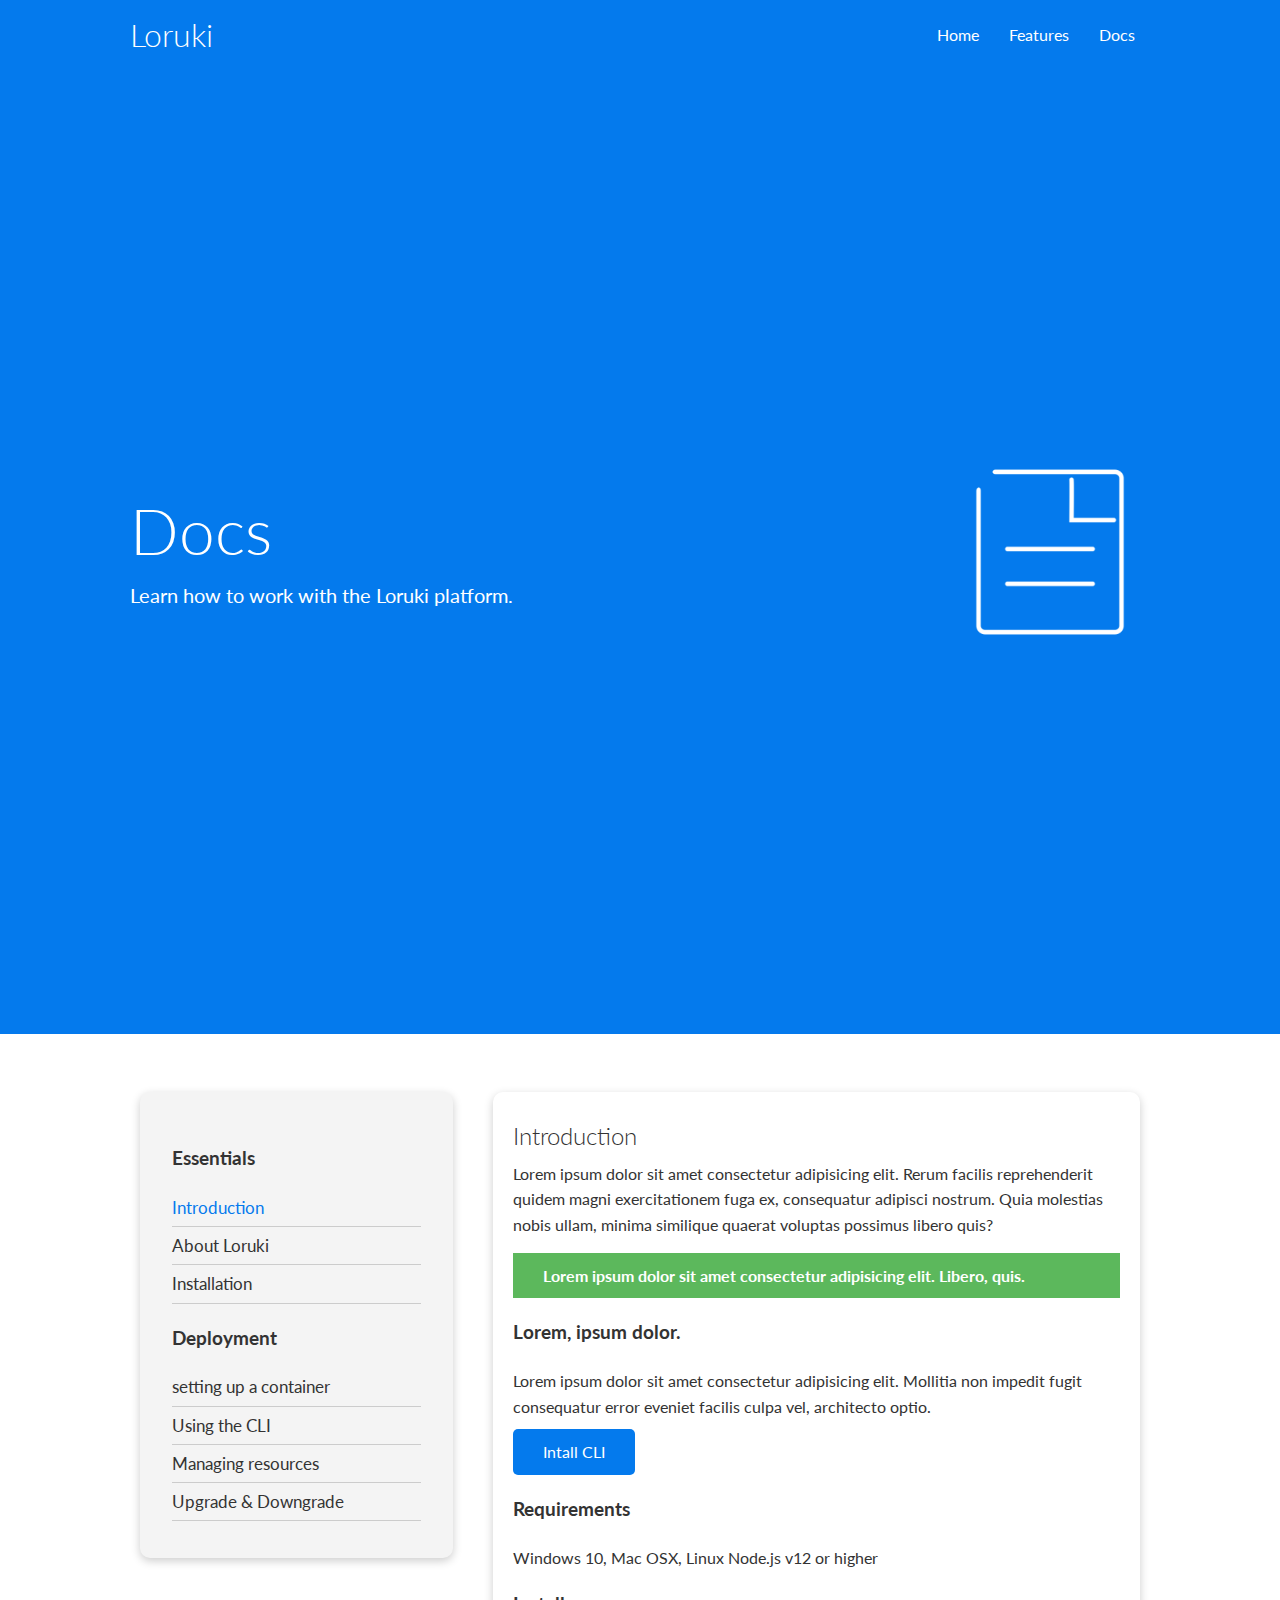
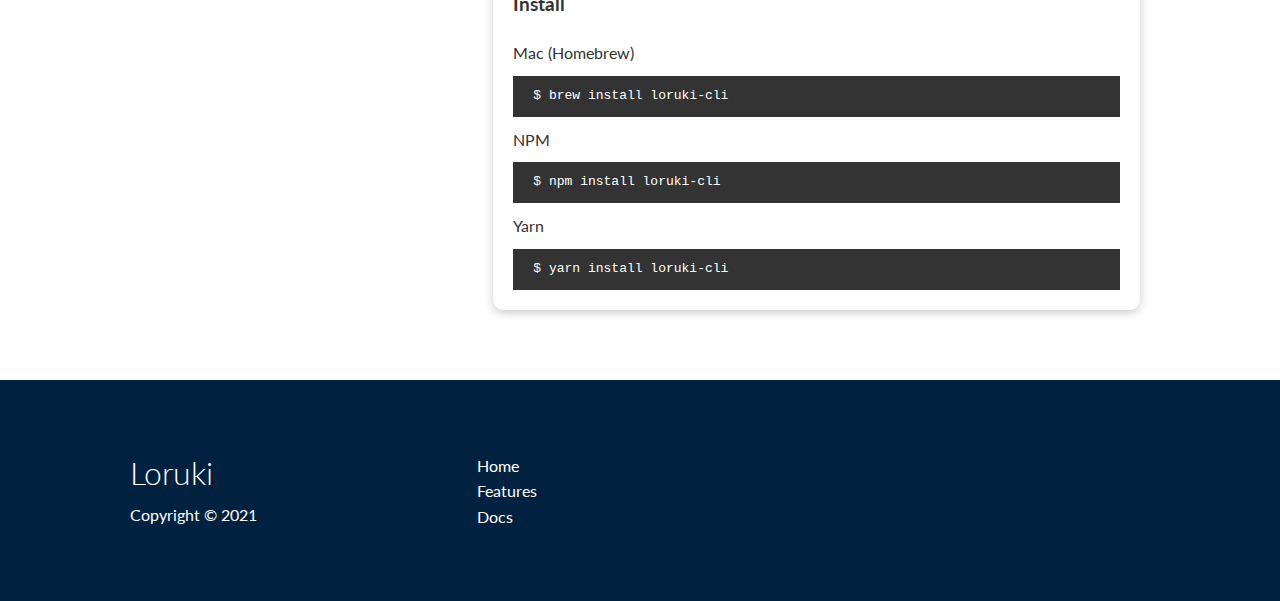
==== docs.html @ 9ceb4efd "initial commit" ====
<html lang="en">
  <head>
    <meta charset="UTF-8" />
    <meta http-equiv="X-UA-Compatible" content="IE=edge" />
    <meta name="viewport" content="width=device-width, initial-scale=1.0" />
    <link
      rel="stylesheet"
      href="https://cdnjs.cloudflare.com/ajax/libs/font-awesome/5.15.2/css/all.min.css"
      integrity="sha512-HK5fgLBL+xu6dm/Ii3z4xhlSUyZgTT9tuc/hSrtw6uzJOvgRr2a9jyxxT1ely+B+xFAmJKVSTbpM/CuL7qxO8w=="
      crossorigin="anonymous"
    />
    <link rel="stylesheet" href="./css/utilities.css" />
    <link rel="stylesheet" href="./css/style.css" />
    <title>Loruki | Cloud Hosting For Everyone</title>
  </head>
  <body>
    <!--======NAVIGATION BAR=======-->
    <div class="navbar">
      <div class="container flex">
        <h1 class="logo">Loruki</h1>
        <nav>
          <ul>
            <li><a href="index.html">Home</a></li>
            <li><a href="features.html">Features</a></li>
            <li><a href="docs.html">Docs</a></li>
          </ul>
        </nav>
      </div>
    </div>

    <!--=======DOCS HEAD=======-->
    <section class="docs-head bg-primary py-3">
      <div class="container grid">
        <div>
          <h1 class="xl">Docs</h1>
          <p class="lead">Learn how to work with the Loruki platform.</p>
        </div>
        <img src="./images/docs.png" alt="" />
      </div>
    </section>

    <!--=======DOCS MAIN=======-->
    <section class="docs-main my-4 my-docs">
      <div class="container grid">
        <div class="card bg-light p-3">
          <h3 class="my-2">Essentials</h3>
          <nav>
            <ul>
              <li><a style="color: #047aed" href="#">Introduction</a></li>
              <li><a href="">About Loruki</a></li>
              <li><a href="">Installation</a></li>
            </ul>
          </nav>
          <h3 class="my-2">Deployment</h3>
          <nav>
            <ul>
              <li><a href="">setting up a container</a></li>
              <li><a href="">Using the CLI</a></li>
              <li><a href="">Managing resources</a></li>
              <li><a href="">Upgrade & Downgrade</a></li>
            </ul>
          </nav>
        </div>

        <div class="card">
          <h2>Introduction</h2>
          <p>
            Lorem ipsum dolor sit amet consectetur adipisicing elit. Rerum
            facilis reprehenderit quidem magni exercitationem fuga ex,
            consequatur adipisci nostrum. Quia molestias nobis ullam, minima
            similique quaerat voluptas possimus libero quis?
          </p>

          <div class="alert alert-success">
            <i class="fas fa-info"></i>Lorem ipsum dolor sit amet consectetur
            adipisicing elit. Libero, quis.
          </div>

          <h3>Lorem, ipsum dolor.</h3>
          <p>
            Lorem ipsum dolor sit amet consectetur adipisicing elit. Mollitia
            non impedit fugit consequatur error eveniet facilis culpa vel,
            architecto optio.
          </p>
          <a href="#" class="btn btn-primary" style="color: #fff">Intall CLI</a>

          <h3>Requirements</h3>
          <ul>
            <l1>Windows 10, Mac OSX, Linux</l1>
            <l1>Node.js v12 or higher</l1>
          </ul>

          <h3>Install</h3>
          <p>Mac (Homebrew)</p>
          <pre><code>$ brew install loruki-cli</code></pre>
          <p>NPM</p>
          <pre><code>$ npm install loruki-cli</code></pre>
          <p>Yarn</p>
          <pre><code>$ yarn install loruki-cli</code></pre>
        </div>
      </div>
    </section>

    <!--====== FOOTER ========-->
    <footer class="footer bg-dark py-5">
      <div class="container grid grid-3">
        <div>
          <h1>Loruki</h1>
          <p>Copyright &copy; 2021</p>
        </div>
        <ul>
          <li><a href="index.html">Home</a></li>
          <li><a href="features.html">Features</a></li>
          <li><a href="docs.html">Docs</a></li>
        </ul>
        <div class="social">
          <a href="#"><i class="fab fa-github fa-2x"></i></a>
          <a href="#"><i class="fab fa-facebook fa-2x"></i></a>
          <a href="#"><i class="fab fa-instagram fa-2x"></i></a>
          <a href="#"><i class="fab fa-twitter fa-2x"></i></a>
        </div>
      </div>
    </footer>
  </body>
</html>
---- css/utilities.css ----
/* UTILITIES */
.container {
  max-width: 1100px;
  margin: 0 auto;
  overflow: auto;
  padding: 0 40px;
}

.card {
  background-color: #fff;
  color: #333;
  border-radius: 10px;
  box-shadow: 0px 3px 10px rgba(0, 0, 0, 0.2);
  padding: 20px;
  margin: 10px;
}

.btn {
  display: inline-block;
  padding: 10px 30px;
  cursor: pointer;
  background: var(--primary-color);
  color: #fff;
  border: none;
  border-radius: 5px;
}

.btn-outline {
  background-color: transparent;
  border: 1px solid #fff;
}

.btn:hover {
  transform: scale(0.98);
}

/* BACKGROUNDS AND COLORED BUTTONS */
.bg-primary,
.btn-primary {
  background-color: var(--primary-color);
  color: #fff;
}
.bg-secondary,
.btn-secondary {
  background-color: var(--secondary-color);
  color: #fff;
}
.bg-dark,
.btn-dark {
  background-color: var(--dark-color);
  color: #fff;
}

.bg-light,
.btn-light {
  background-color: var(--light-color);
  color: #333;
}

.bg-primary a,
.btn-primary a,
.bg-secondary a,
.btn-secondary a,
.bg-dark a,
.btn-dark a {
  color: #fff;
}

/* TEXT COLORS */
.text-primary {
  color: var(--primary-color);
}
.text-secondary {
  color: var(--secondary-color);
}
.tex-dark {
  color: var(--dark-color);
}

.text-light {
  color: var(--light-color);
}

/* TEXT SIZES */
.lead {
  font-size: 20px;
}

.sm {
  font-size: 1rem;
}

.md {
  font-size: 2rem;
}

.lg {
  font-size: 3rem;
}

.xl {
  font-size: 4rem;
}

.text-center {
  text-align: center;
}

/* ALERT */
.alert {
  background-color: var(--light-color);
  padding: 10px 20px;
  font-weight: bold;
  margin: 15px 0;
}

.alert i {
  margin-right: 10px;
}

.alert-success {
  background-color: var(--success-color);
  color: #fff;
}
.alert-error {
  background-color: var(--error-color);
  color: #fff;
}

.flex {
  display: flex;
  justify-content: center;
  align-items: center;
  height: 100%;
}
/*
.flex-1 {
  height: 226px; 
} */

.grid {
  display: grid;
  grid-template-columns: repeat(2, 1fr);
  gap: 20px;
  justify-content: center;
  align-items: center;
  height: 100%;
}

.grid-3 {
  grid-template-columns: repeat(3, 1fr);
}
/*
.grid-1 {
  height: 156px;
}

.grid-4 {
  height: 256px;
}
.grid-5 {
  height: 272.25px;
  overflow: hidden;
}
*/
/* MARGINS */
.my-1 {
  margin: 1rem 0;
}
.my-2 {
  margin: 1.5rem 0;
}
.my-3 {
  margin: 2rem 0;
}
.my-4 {
  margin: 3rem 0;
}
.my-5 {
  margin: 4rem 0;
}

.m-1 {
  margin: 1rem;
}
.m-2 {
  margin: 1.5rem;
}
.m-3 {
  margin: 2rem;
}
.m-4 {
  margin: 3rem;
}
.m-5 {
  margin: 4rem;
}

/* PADDING */

.py-1 {
  padding: 1rem 0;
}
.py-2 {
  padding: 1.5rem 0;
}
.py-3 {
  padding: 2rem 0;
}
.py-4 {
  padding: 3rem 0;
}
.py-5 {
  padding: 4rem 0;
}

.p-1 {
  padding: 1rem;
}
.p-2 {
  padding: 1.5rem;
}
.p-3 {
  padding: 2rem;
}
.p-4 {
  padding: 3rem;
}
.p-5 {
  padding: 4rem;
}
---- css/style.css ----
@import url("https://fonts.googleapis.com/css2?family=Lato:wght@300&display=swap");

:root {
  --primary-color: #047aed;
  --secondary-color: #1c3fa8;
  --dark-color: #002240;
  --light-color: #f4f4f4;
  --success-color: #5cb85c;
  --error-color: #d9534f;
}

* {
  box-sizing: border-box;
  padding: 0;
  margin: 0;
}

body {
  font-family: "Lato", sans-serif;
  color: #333;
  line-height: 1.6;
}

ul {
  list-style-type: none;
}
a {
  text-decoration: none;
  color: #333;
}

h1,
h2 {
  font-weight: 300;
  line-height: 1.2;
  margin: 10px 0;
}

p {
  margin: 10px 0;
}

img {
  width: 100%;
}

code,
pre {
  background: #333;
  color: #fff;
  padding: 10px;
}

.hidden {
  visibility: hidden;
  height: 0;
}
/* NAV BAR STYLING */
.navbar {
  background-color: var(--primary-color);
  color: #fff;
  height: 70px;
}

.navbar ul {
  display: flex;
}

.navbar a {
  color: #fff;
  padding: 10px;
  margin: 0 5px;
}

.navbar a:hover {
  border-bottom: 2px solid #fff;
}
.navbar .flex {
  justify-content: space-between;
}

/* SHOWCASE */
.showcase {
  height: 400px;
  background-color: var(--primary-color);
  color: #fff;
  position: relative;
}

.showcase h1 {
  font-size: 40px;
}

.showcase p {
  margin: 20px 0;
}

.showcase .grid {
  overflow: visible;
  grid-template-columns: 55% 45%;
  gap: 30px;
}

.showcase-text {
  animation: slideInFromLeft 1s ease-in;
}

.showcase-form {
  position: relative;
  top: 60px;
  height: 350px;
  width: 400px;
  padding: 40px;
  z-index: 100;
  justify-self: flex-end;
  animation: slideInFromRight 1s ease-in;
}

.showcase-form .form-control {
  margin: 30px 0;
}

.showcase-form input[type="text"],
.showcase-form input[type="email"] {
  border: 0;
  border-bottom: 1px solid #b4becb;
  width: 100%;
  padding: 3px;
  font-size: 16px;
}

.showcase-form input:focus {
  outline: none;
}

.showcase::before,
.showcase::after {
  content: "";
  position: absolute;
  height: 100px;
  bottom: -70px;
  right: 0;
  left: 0;
  background: #fff;
  transform: skewY(-3deg);
}

/* STATS */
.stats {
  padding-top: 100px;
  animation: slideInFromBottom 1s ease-in;
}

.stats-heading {
  max-width: 500px;
  margin: auto;
}

.stats .grid h3 {
  font-size: 35px;
}

.stats .grid p {
  font-size: 20px;
  font-weight: bold;
}

/* CLI */
.cli .grid {
  grid-template-columns: repeat(3, 1fr);
  grid-template-rows: repeat(2, 1fr);
}

.cli .grid > *:first-child {
  grid-column: 1 / span 2;
  grid-row: 1 / span 2;
}

/* CLOUD */
.cloud .grid {
  grid-template-columns: 4fr 3fr;
}

/* LANGUAGES */
.languages .flex {
  flex-wrap: wrap;
  overflow: visible;
}

.languages .card {
  text-align: center;
  margin: 18px 10px 40px;
  transition: transform 0.2s ease-in;
}

.languages .card h4 {
  font-size: 20px;
  margin-bottom: 10px;
}

.languages .card:hover {
  transform: translateY(-15px);
}

/* FEATURES */
.features-head img,
.docs-head img {
  width: 200px;
  justify-self: flex-end;
}

.features-sub-head img {
  width: 300px;
  justify-self: flex-end;
}

.features-main .card > i {
  margin-right: 20px;
}

.features-main .grid {
  padding: 30px;
}

.features-main .grid > *:first-child {
  grid-column: 1 / span 3;
}

.features-main .grid > *:nth-child(2) {
  grid-column: 1 / span 2;
}

/* DOCS MAIN */

.docs-main a {
  color: #333;
}

.my-docs {
  height: 850px;
}

.docs-main h3 {
  margin: 20px 0;
}

.docs-main .grid {
  grid-template-columns: 1fr 2fr;
  align-items: flex-start;
}

.docs-main nav li {
  font-size: 17px;
  padding-bottom: 5px;
  margin-bottom: 5px;
  border-bottom: 1px #ccc solid;
}

.docs-main a:hover {
  font-weight: bold;
}

/* FOOTER */
.footer {
  height: 221px;
}
.footer .social a {
  margin: 0 10px;
}

/* ANIMATIONS */
@keyframes slideInFromLeft {
  0% {
    transform: translateX(-100%);
  }
  100% {
    transform: translateX(0);
  }
}
@keyframes slideInFromRight {
  0% {
    transform: translateX(100%);
  }
  100% {
    transform: translateX(0);
  }
}
@keyframes slideInFromTop {
  0% {
    transform: translateY(-100%);
  }
  100% {
    transform: translateX(0);
  }
}
@keyframes slideInFromBottom {
  0% {
    transform: translateY(100%);
  }
  100% {
    transform: translateX(0);
  }
}

/* MEDIA QUERIES */
@media screen and (max-width: 768px) {
  .grid,
  .showcase .grid,
  .stats .grid,
  .cli .grid,
  .cloud .grid,
  .features-main .grid,
  .docs-main .grid {
    grid-template-columns: 1fr;
    grid-template-rows: 1fr;
  }

  .showcase {
    height: auto;
  }

  .showcase-text {
    text-align: center;
    margin-top: 40px;
    animation: slideInFromTop 1s ease-in;
  }

  .showcase-form {
    justify-self: center;
    margin: auto;
    animation: slideInFromBottom 1s ease-in;
  }

  .cli .grid > *:first-child {
    grid-column: 1;
    grid-row: 1;
  }

  .features-head,
  .features-sub-head,
  .docs-head {
    text-align: center;
  }
  .features-head img,
  .features-sub-head img,
  .docs-head img {
    justify-self: center;
  }

  .features-main .grid > *:first-child,
  .features-main .grid > *:nth-child(2) {
    grid-column: 1;
  }
}

@media screen and (max-width: 500px) {
  .navbar {
    height: 110px;
  }

  .navbar .flex {
    flex-direction: column;
  }

  .navbar ul {
    padding: 10px;
    background-color: rgba(0, 0, 0, 0.1);
  }
}
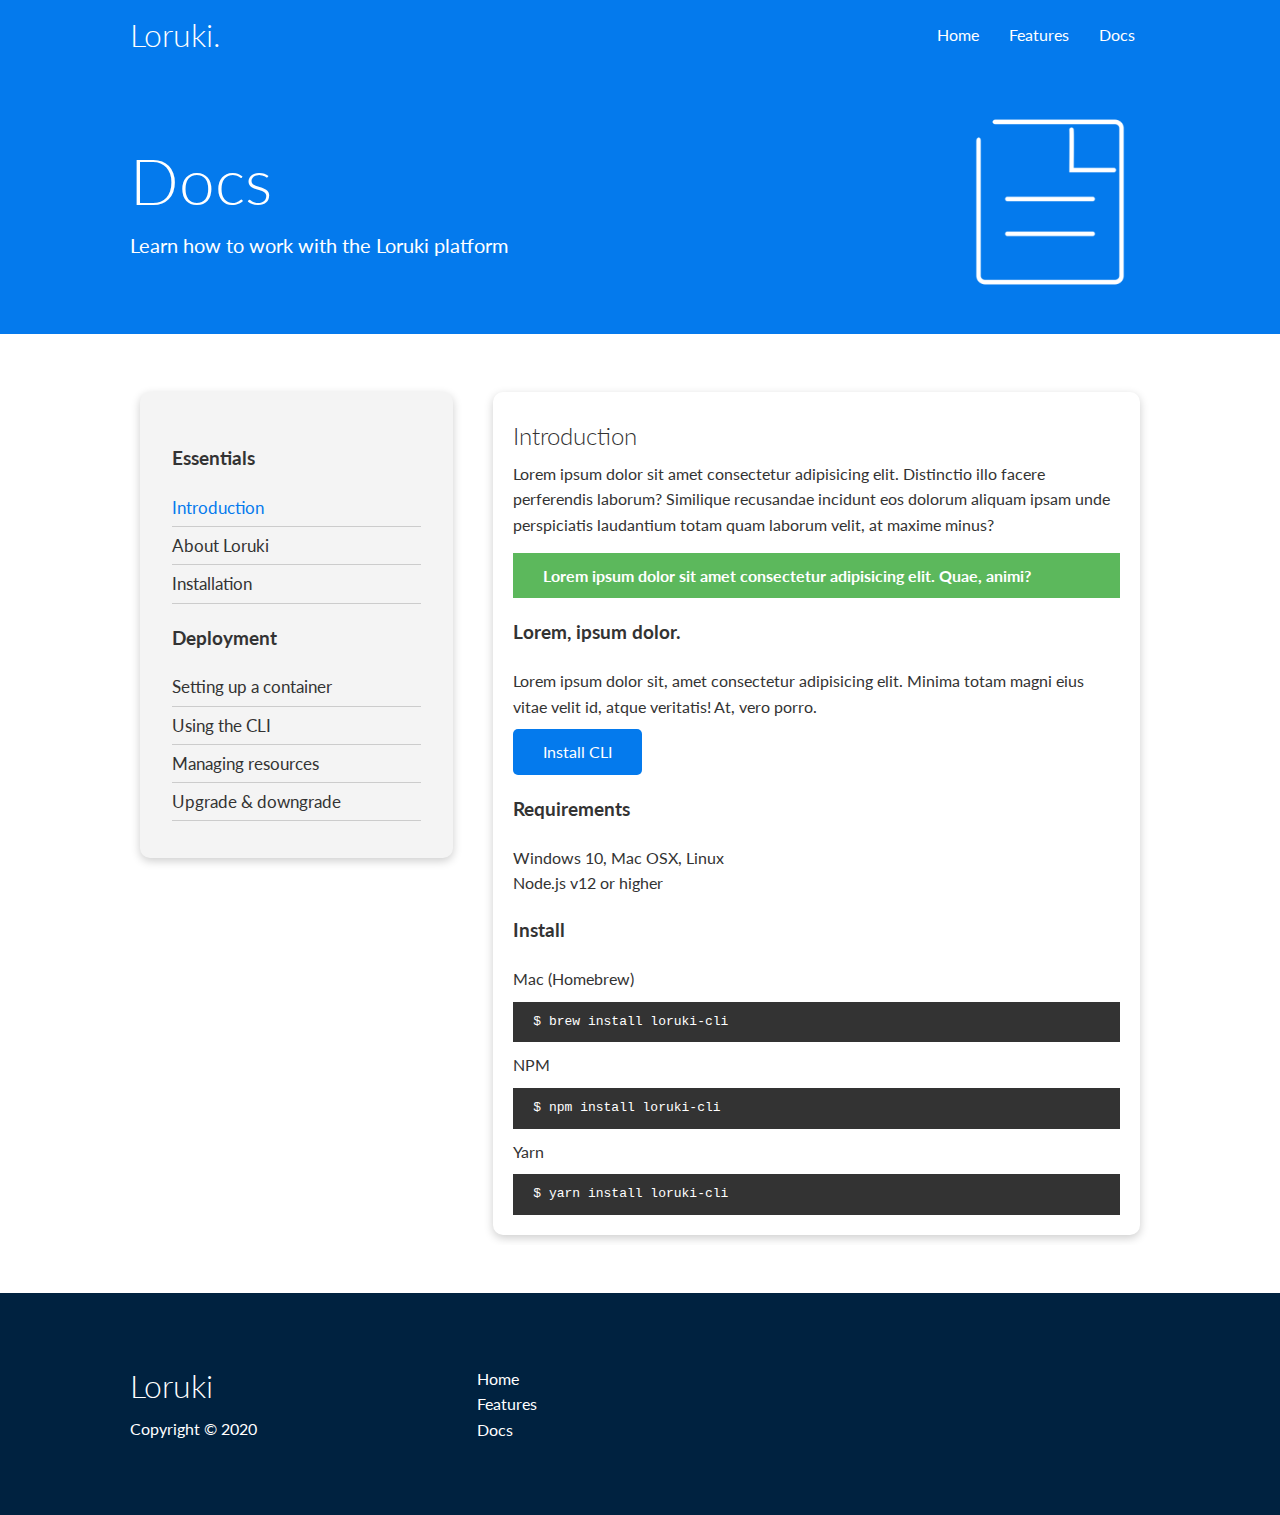
==== commit f68abf98: "updated the code" ====
--- a/docs.html
+++ b/docs.html
@@ -1,125 +1,116 @@
+<!DOCTYPE html>
 <html lang="en">
-  <head>
-    <meta charset="UTF-8" />
-    <meta http-equiv="X-UA-Compatible" content="IE=edge" />
-    <meta name="viewport" content="width=device-width, initial-scale=1.0" />
-    <link
-      rel="stylesheet"
-      href="https://cdnjs.cloudflare.com/ajax/libs/font-awesome/5.15.2/css/all.min.css"
-      integrity="sha512-HK5fgLBL+xu6dm/Ii3z4xhlSUyZgTT9tuc/hSrtw6uzJOvgRr2a9jyxxT1ely+B+xFAmJKVSTbpM/CuL7qxO8w=="
-      crossorigin="anonymous"
-    />
-    <link rel="stylesheet" href="./css/utilities.css" />
-    <link rel="stylesheet" href="./css/style.css" />
+<head>
+    <meta charset="UTF-8">
+    <meta name="viewport" content="width=device-width, initial-scale=1.0">
+    <link rel="stylesheet" href="https://cdnjs.cloudflare.com/ajax/libs/font-awesome/5.15.1/css/all.min.css" integrity="sha512-+4zCK9k+qNFUR5X+cKL9EIR+ZOhtIloNl9GIKS57V1MyNsYpYcUrUeQc9vNfzsWfV28IaLL3i96P9sdNyeRssA==" crossorigin="anonymous" />
+    <link rel="stylesheet" href="css/utilities.css">
+    <link rel="stylesheet" href="css/style.css">
     <title>Loruki | Cloud Hosting For Everyone</title>
-  </head>
-  <body>
-    <!--======NAVIGATION BAR=======-->
+</head>
+<body>
+    <!-- Navbar -->
     <div class="navbar">
-      <div class="container flex">
-        <h1 class="logo">Loruki</h1>
-        <nav>
-          <ul>
-            <li><a href="index.html">Home</a></li>
-            <li><a href="features.html">Features</a></li>
-            <li><a href="docs.html">Docs</a></li>
-          </ul>
-        </nav>
-      </div>
+        <div class="container flex">
+            <h1 class="logo">Loruki.</h1>
+            <nav>
+                <ul>
+                    <li><a href="index.html">Home</a></li>
+                    <li><a href="features.html">Features</a></li>
+                    <li><a href="docs.html">Docs</a></li>
+                </ul>
+            </nav>
+        </div>
     </div>
 
-    <!--=======DOCS HEAD=======-->
+    <!-- Head -->
     <section class="docs-head bg-primary py-3">
-      <div class="container grid">
-        <div>
-          <h1 class="xl">Docs</h1>
-          <p class="lead">Learn how to work with the Loruki platform.</p>
+        <div class="container grid">
+            <div>
+                <h1 class="xl">Docs</h1>
+                <p class="lead">
+                    Learn how to work with the Loruki platform
+                </p>
+            </div>
+            <img src="images/docs.png" alt="">
         </div>
-        <img src="./images/docs.png" alt="" />
-      </div>
     </section>
 
-    <!--=======DOCS MAIN=======-->
-    <section class="docs-main my-4 my-docs">
-      <div class="container grid">
-        <div class="card bg-light p-3">
-          <h3 class="my-2">Essentials</h3>
-          <nav>
-            <ul>
-              <li><a style="color: #047aed" href="#">Introduction</a></li>
-              <li><a href="">About Loruki</a></li>
-              <li><a href="">Installation</a></li>
-            </ul>
-          </nav>
-          <h3 class="my-2">Deployment</h3>
-          <nav>
-            <ul>
-              <li><a href="">setting up a container</a></li>
-              <li><a href="">Using the CLI</a></li>
-              <li><a href="">Managing resources</a></li>
-              <li><a href="">Upgrade & Downgrade</a></li>
-            </ul>
-          </nav>
+    <!-- Docs main -->
+    <section class="docs-main my-4">
+        <div class="container grid">
+            <div class="card bg-light p-3">
+                <h3 class="my-2">Essentials</h3>
+                <nav>
+                    <ul>
+                        <li><a class="text-primary" href="#">Introduction</a></li>
+                        <li><a href="#">About Loruki</a></li>
+                        <li><a href="#">Installation</a></li>
+                    </ul>
+                </nav>
+
+                <h3 class="my-2">Deployment</h3>
+                <nav>
+                    <ul>
+                        <li><a href="#">Setting up a container</a></li>
+							<li><a href="#">Using the CLI</a></li>
+							<li><a href="#">Managing resources</a></li>
+							<li><a href="#">Upgrade & downgrade</a></li>
+                    </ul>
+                </nav>
+            </div>
+            <div class="card">
+                <h2>Introduction</h2>
+                <p>Lorem ipsum dolor sit amet consectetur adipisicing elit. Distinctio illo facere perferendis laborum? Similique recusandae incidunt eos dolorum aliquam ipsam unde perspiciatis laudantium totam quam laborum velit, at maxime minus?</p>
+
+                <div class="alert alert-success">
+                    <i class="fas fa-info"></i> Lorem ipsum dolor sit amet consectetur adipisicing elit. Quae, animi?
+                </div>
+
+                <h3>Lorem, ipsum dolor.</h3>
+                <p>Lorem ipsum dolor sit, amet consectetur adipisicing elit. Minima totam magni eius vitae velit id, atque veritatis! At, vero porro.</p>
+                <a href="#" class="btn btn-primary">Install CLI</a>
+
+                <h3>Requirements</h3>
+                <ul>
+                    <li>Windows 10, Mac OSX, Linux</li>
+                    <li>Node.js v12 or higher</li>
+                </ul>
+
+                <h3>Install</h3>
+                <p>Mac (Homebrew)</p>
+                <pre><code>$ brew install loruki-cli</code></pre>
+                <p>NPM</p>
+                <pre><code>$ npm install loruki-cli</code></pre>
+                <p>Yarn</p>
+                <pre><code>$ yarn install loruki-cli</code></pre>
+
+            </div>
         </div>
-
-        <div class="card">
-          <h2>Introduction</h2>
-          <p>
-            Lorem ipsum dolor sit amet consectetur adipisicing elit. Rerum
-            facilis reprehenderit quidem magni exercitationem fuga ex,
-            consequatur adipisci nostrum. Quia molestias nobis ullam, minima
-            similique quaerat voluptas possimus libero quis?
-          </p>
-
-          <div class="alert alert-success">
-            <i class="fas fa-info"></i>Lorem ipsum dolor sit amet consectetur
-            adipisicing elit. Libero, quis.
-          </div>
-
-          <h3>Lorem, ipsum dolor.</h3>
-          <p>
-            Lorem ipsum dolor sit amet consectetur adipisicing elit. Mollitia
-            non impedit fugit consequatur error eveniet facilis culpa vel,
-            architecto optio.
-          </p>
-          <a href="#" class="btn btn-primary" style="color: #fff">Intall CLI</a>
-
-          <h3>Requirements</h3>
-          <ul>
-            <l1>Windows 10, Mac OSX, Linux</l1>
-            <l1>Node.js v12 or higher</l1>
-          </ul>
-
-          <h3>Install</h3>
-          <p>Mac (Homebrew)</p>
-          <pre><code>$ brew install loruki-cli</code></pre>
-          <p>NPM</p>
-          <pre><code>$ npm install loruki-cli</code></pre>
-          <p>Yarn</p>
-          <pre><code>$ yarn install loruki-cli</code></pre>
+    </section>
+    
+    <!-- Footer -->
+    <footer class="footer bg-dark py-5">
+        <div class="container grid grid-3">
+            <div>
+                <h1>Loruki
+                </h1>
+                <p>Copyright &copy; 2020</p>
+            </div>
+            <nav>
+                <ul>
+                    <li><a href="index.html">Home</a></li>
+                    <li><a href="features.html">Features</a></li>
+                    <li><a href="docs.html">Docs</a></li>
+                </ul>
+            </nav>
+            <div class="social">
+                <a href="#"><i class="fab fa-github fa-2x"></i></a>
+                <a href="#"><i class="fab fa-facebook fa-2x"></i></a>
+                <a href="#"><i class="fab fa-instagram fa-2x"></i></a>
+                <a href="#"><i class="fab fa-twitter fa-2x"></i></a>
+            </div>
         </div>
-      </div>
-    </section>
-
-    <!--====== FOOTER ========-->
-    <footer class="footer bg-dark py-5">
-      <div class="container grid grid-3">
-        <div>
-          <h1>Loruki</h1>
-          <p>Copyright &copy; 2021</p>
-        </div>
-        <ul>
-          <li><a href="index.html">Home</a></li>
-          <li><a href="features.html">Features</a></li>
-          <li><a href="docs.html">Docs</a></li>
-        </ul>
-        <div class="social">
-          <a href="#"><i class="fab fa-github fa-2x"></i></a>
-          <a href="#"><i class="fab fa-facebook fa-2x"></i></a>
-          <a href="#"><i class="fab fa-instagram fa-2x"></i></a>
-          <a href="#"><i class="fab fa-twitter fa-2x"></i></a>
-        </div>
-      </div>
     </footer>
-  </body>
-</html>
+</body>
+</html>--- a/css/utilities.css
+++ b/css/utilities.css
@@ -1,4 +1,3 @@
-/* UTILITIES */
 .container {
   max-width: 1100px;
   margin: 0 auto;
@@ -10,7 +9,7 @@
   background-color: #fff;
   color: #333;
   border-radius: 10px;
-  box-shadow: 0px 3px 10px rgba(0, 0, 0, 0.2);
+  box-shadow: 0 3px 10px rgba(0, 0, 0, 0.2);
   padding: 20px;
   margin: 10px;
 }
@@ -27,24 +26,26 @@
 
 .btn-outline {
   background-color: transparent;
-  border: 1px solid #fff;
+  border: 1px #fff solid;
 }
 
 .btn:hover {
   transform: scale(0.98);
 }
 
-/* BACKGROUNDS AND COLORED BUTTONS */
+/* Backgrounds & colored buttons */
 .bg-primary,
 .btn-primary {
   background-color: var(--primary-color);
   color: #fff;
 }
+
 .bg-secondary,
 .btn-secondary {
   background-color: var(--secondary-color);
   color: #fff;
 }
+
 .bg-dark,
 .btn-dark {
   background-color: var(--dark-color);
@@ -66,14 +67,16 @@
   color: #fff;
 }
 
-/* TEXT COLORS */
+/* Text colors */
 .text-primary {
   color: var(--primary-color);
 }
+
 .text-secondary {
   color: var(--secondary-color);
 }
-.tex-dark {
+
+.text-dark {
   color: var(--dark-color);
 }
 
@@ -81,7 +84,7 @@
   color: var(--light-color);
 }
 
-/* TEXT SIZES */
+/* Text sizes */
 .lead {
   font-size: 20px;
 }
@@ -106,7 +109,7 @@
   text-align: center;
 }
 
-/* ALERT */
+/* Alert */
 .alert {
   background-color: var(--light-color);
   padding: 10px 20px;
@@ -122,6 +125,7 @@
   background-color: var(--success-color);
   color: #fff;
 }
+
 .alert-error {
   background-color: var(--error-color);
   color: #fff;
@@ -133,10 +137,6 @@
   align-items: center;
   height: 100%;
 }
-/*
-.flex-1 {
-  height: 226px; 
-} */
 
 .grid {
   display: grid;
@@ -150,32 +150,24 @@
 .grid-3 {
   grid-template-columns: repeat(3, 1fr);
 }
-/*
-.grid-1 {
-  height: 156px;
-}
-
-.grid-4 {
-  height: 256px;
-}
-.grid-5 {
-  height: 272.25px;
-  overflow: hidden;
-}
-*/
-/* MARGINS */
+
+/* Margin */
 .my-1 {
   margin: 1rem 0;
 }
+
 .my-2 {
   margin: 1.5rem 0;
 }
+
 .my-3 {
   margin: 2rem 0;
 }
+
 .my-4 {
   margin: 3rem 0;
 }
+
 .my-5 {
   margin: 4rem 0;
 }
@@ -183,33 +175,40 @@
 .m-1 {
   margin: 1rem;
 }
+
 .m-2 {
   margin: 1.5rem;
 }
+
 .m-3 {
   margin: 2rem;
 }
+
 .m-4 {
   margin: 3rem;
 }
+
 .m-5 {
   margin: 4rem;
 }
 
-/* PADDING */
-
+/* Padding */
 .py-1 {
   padding: 1rem 0;
 }
+
 .py-2 {
   padding: 1.5rem 0;
 }
+
 .py-3 {
   padding: 2rem 0;
 }
+
 .py-4 {
   padding: 3rem 0;
 }
+
 .py-5 {
   padding: 4rem 0;
 }
@@ -217,15 +216,19 @@
 .p-1 {
   padding: 1rem;
 }
+
 .p-2 {
   padding: 1.5rem;
 }
+
 .p-3 {
   padding: 2rem;
 }
+
 .p-4 {
   padding: 3rem;
 }
+
 .p-5 {
   padding: 4rem;
 }
--- a/css/style.css
+++ b/css/style.css
@@ -1,4 +1,4 @@
-@import url("https://fonts.googleapis.com/css2?family=Lato:wght@300&display=swap");
+@import url('https://fonts.googleapis.com/css2?family=Lato:wght@300&display=swap');
 
 :root {
   --primary-color: #047aed;
@@ -16,7 +16,7 @@
 }
 
 body {
-  font-family: "Lato", sans-serif;
+  font-family: 'Lato', sans-serif;
   color: #333;
   line-height: 1.6;
 }
@@ -24,6 +24,7 @@
 ul {
   list-style-type: none;
 }
+
 a {
   text-decoration: none;
   color: #333;
@@ -55,7 +56,8 @@
   visibility: hidden;
   height: 0;
 }
-/* NAV BAR STYLING */
+
+/* Navbar */
 .navbar {
   background-color: var(--primary-color);
   color: #fff;
@@ -73,13 +75,14 @@
 }
 
 .navbar a:hover {
-  border-bottom: 2px solid #fff;
-}
+  border-bottom: 2px #fff solid;
+}
+
 .navbar .flex {
   justify-content: space-between;
 }
 
-/* SHOWCASE */
+/* Showcase */
 .showcase {
   height: 400px;
   background-color: var(--primary-color);
@@ -97,7 +100,7 @@
 
 .showcase .grid {
   overflow: visible;
-  grid-template-columns: 55% 45%;
+  grid-template-columns: 55% auto;
   gap: 30px;
 }
 
@@ -120,8 +123,8 @@
   margin: 30px 0;
 }
 
-.showcase-form input[type="text"],
-.showcase-form input[type="email"] {
+.showcase-form input[type='text'],
+.showcase-form input[type='email'] {
   border: 0;
   border-bottom: 1px solid #b4becb;
   width: 100%;
@@ -135,7 +138,7 @@
 
 .showcase::before,
 .showcase::after {
-  content: "";
+  content: '';
   position: absolute;
   height: 100px;
   bottom: -70px;
@@ -143,9 +146,12 @@
   left: 0;
   background: #fff;
   transform: skewY(-3deg);
-}
-
-/* STATS */
+  -webkit-transform: skewY(-3deg);
+  -moz-transform: skewY(-3deg);
+  -ms-transform: skewY(-3deg);
+}
+
+/* Stats */
 .stats {
   padding-top: 100px;
   animation: slideInFromBottom 1s ease-in;
@@ -165,7 +171,7 @@
   font-weight: bold;
 }
 
-/* CLI */
+/* Cli */
 .cli .grid {
   grid-template-columns: repeat(3, 1fr);
   grid-template-rows: repeat(2, 1fr);
@@ -176,15 +182,15 @@
   grid-row: 1 / span 2;
 }
 
-/* CLOUD */
+/* Cloud */
 .cloud .grid {
   grid-template-columns: 4fr 3fr;
 }
 
-/* LANGUAGES */
+/* Languages */
+
 .languages .flex {
   flex-wrap: wrap;
-  overflow: visible;
 }
 
 .languages .card {
@@ -202,7 +208,7 @@
   transform: translateY(-15px);
 }
 
-/* FEATURES */
+/* Features */
 .features-head img,
 .docs-head img {
   width: 200px;
@@ -230,16 +236,7 @@
   grid-column: 1 / span 2;
 }
 
-/* DOCS MAIN */
-
-.docs-main a {
-  color: #333;
-}
-
-.my-docs {
-  height: 850px;
-}
-
+/* Docs */
 .docs-main h3 {
   margin: 20px 0;
 }
@@ -260,50 +257,54 @@
   font-weight: bold;
 }
 
-/* FOOTER */
-.footer {
-  height: 221px;
-}
+/* Footer */
 .footer .social a {
   margin: 0 10px;
 }
 
-/* ANIMATIONS */
+/* Animations */
 @keyframes slideInFromLeft {
   0% {
     transform: translateX(-100%);
   }
+
   100% {
     transform: translateX(0);
   }
 }
+
 @keyframes slideInFromRight {
   0% {
     transform: translateX(100%);
   }
+
   100% {
     transform: translateX(0);
   }
 }
+
 @keyframes slideInFromTop {
   0% {
     transform: translateY(-100%);
   }
+
   100% {
     transform: translateX(0);
   }
 }
+
 @keyframes slideInFromBottom {
   0% {
     transform: translateY(100%);
   }
+
   100% {
     transform: translateX(0);
   }
 }
 
-/* MEDIA QUERIES */
-@media screen and (max-width: 768px) {
+/* Tablets and under */
+@media (max-width: 768px) {
   .grid,
   .showcase .grid,
   .stats .grid,
@@ -341,6 +342,7 @@
   .docs-head {
     text-align: center;
   }
+
   .features-head img,
   .features-sub-head img,
   .docs-head img {
@@ -353,7 +355,8 @@
   }
 }
 
-@media screen and (max-width: 500px) {
+/* Mobile */
+@media (max-width: 500px) {
   .navbar {
     height: 110px;
   }
@@ -366,4 +369,8 @@
     padding: 10px;
     background-color: rgba(0, 0, 0, 0.1);
   }
-}
+  
+  .showcase-form {
+    width: 300px;
+  }
+}
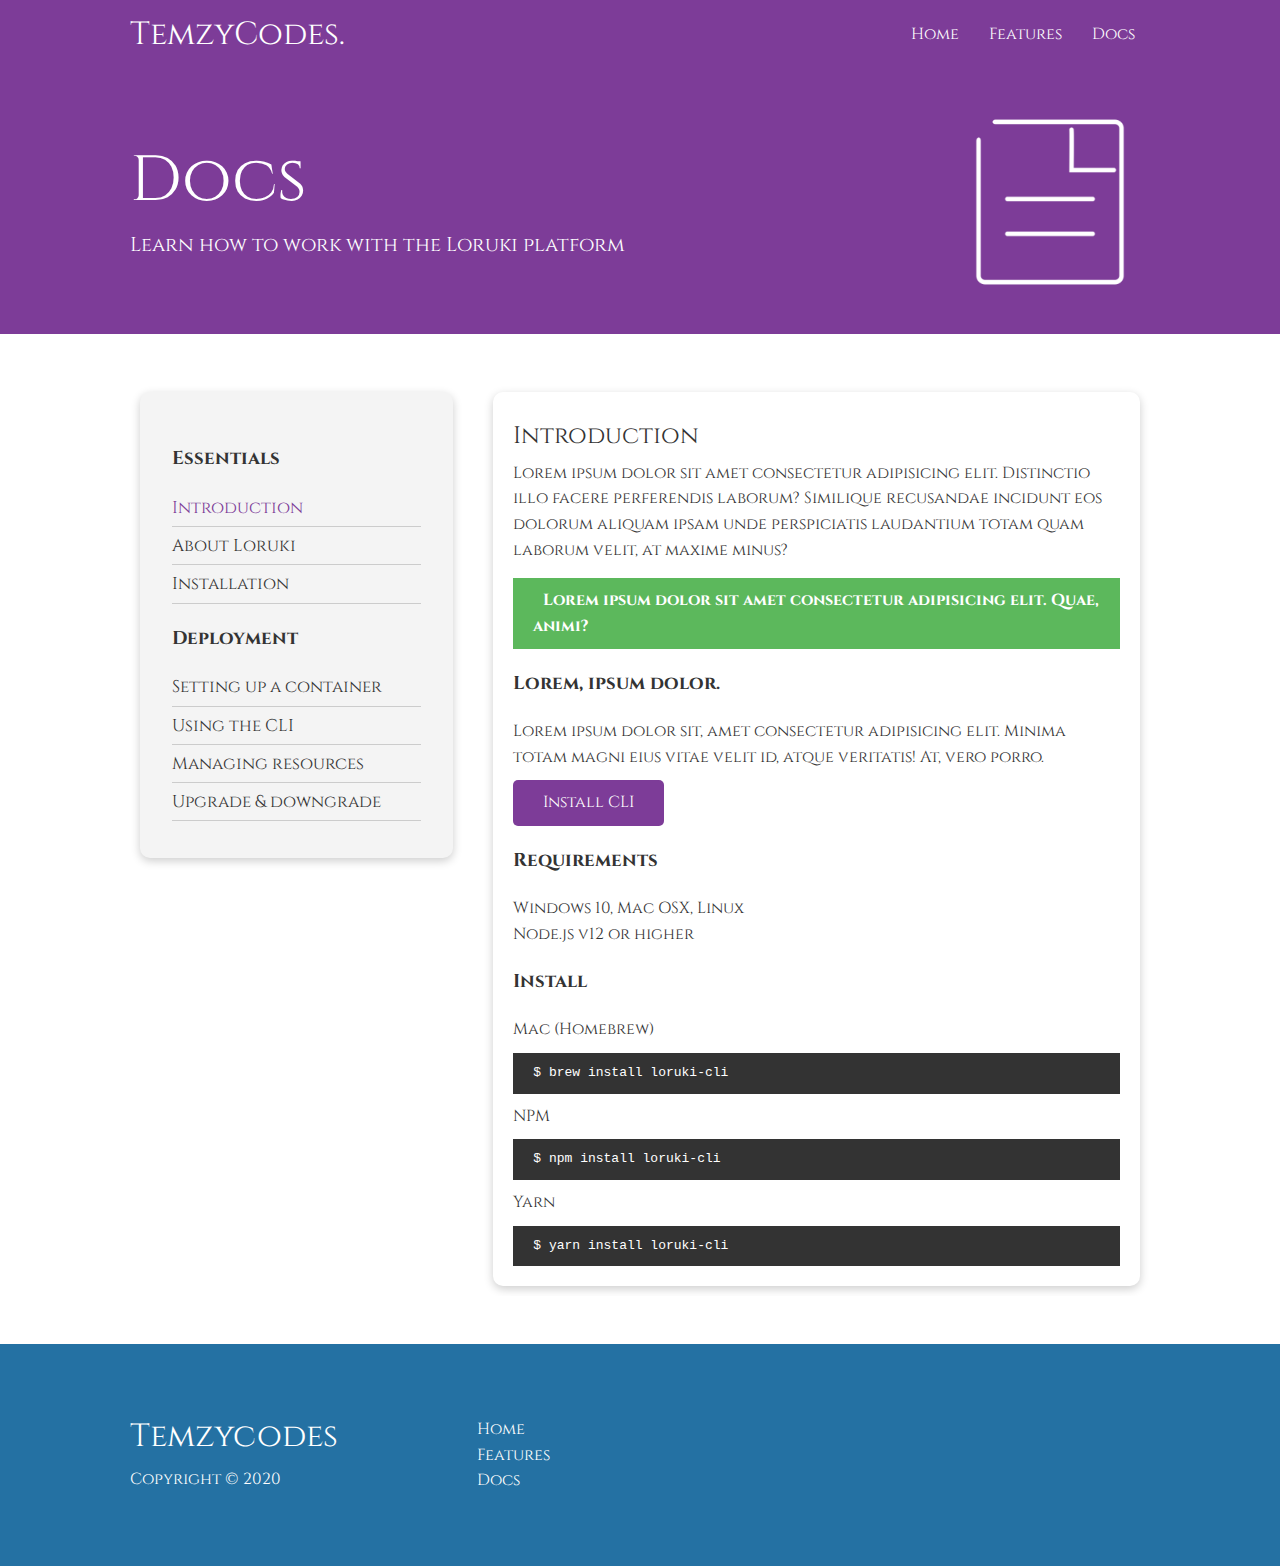
==== commit 6f292086: "modified the existing code" ====
--- a/docs.html
+++ b/docs.html
@@ -1,116 +1,126 @@
 <!DOCTYPE html>
 <html lang="en">
-<head>
-    <meta charset="UTF-8">
-    <meta name="viewport" content="width=device-width, initial-scale=1.0">
-    <link rel="stylesheet" href="https://cdnjs.cloudflare.com/ajax/libs/font-awesome/5.15.1/css/all.min.css" integrity="sha512-+4zCK9k+qNFUR5X+cKL9EIR+ZOhtIloNl9GIKS57V1MyNsYpYcUrUeQc9vNfzsWfV28IaLL3i96P9sdNyeRssA==" crossorigin="anonymous" />
-    <link rel="stylesheet" href="css/utilities.css">
-    <link rel="stylesheet" href="css/style.css">
-    <title>Loruki | Cloud Hosting For Everyone</title>
-</head>
-<body>
+  <head>
+    <meta charset="UTF-8" />
+    <meta name="viewport" content="width=device-width, initial-scale=1.0" />
+    <link
+      rel="stylesheet"
+      href="https://cdnjs.cloudflare.com/ajax/libs/font-awesome/5.15.1/css/all.min.css"
+      integrity="sha512-+4zCK9k+qNFUR5X+cKL9EIR+ZOhtIloNl9GIKS57V1MyNsYpYcUrUeQc9vNfzsWfV28IaLL3i96P9sdNyeRssA=="
+      crossorigin="anonymous"
+    />
+    <link rel="stylesheet" href="css/utilities.css" />
+    <link rel="stylesheet" href="css/style.css" />
+    <title>Temzycodes | Cloud Hosting For Everyone</title>
+  </head>
+  <body>
     <!-- Navbar -->
     <div class="navbar">
-        <div class="container flex">
-            <h1 class="logo">Loruki.</h1>
-            <nav>
-                <ul>
-                    <li><a href="index.html">Home</a></li>
-                    <li><a href="features.html">Features</a></li>
-                    <li><a href="docs.html">Docs</a></li>
-                </ul>
-            </nav>
-        </div>
+      <div class="container flex">
+        <h1 class="logo">TemzyCodes.</h1>
+        <nav>
+          <ul>
+            <li><a href="index.html">Home</a></li>
+            <li><a href="features.html">Features</a></li>
+            <li><a href="docs.html">Docs</a></li>
+          </ul>
+        </nav>
+      </div>
     </div>
 
     <!-- Head -->
     <section class="docs-head bg-primary py-3">
-        <div class="container grid">
-            <div>
-                <h1 class="xl">Docs</h1>
-                <p class="lead">
-                    Learn how to work with the Loruki platform
-                </p>
-            </div>
-            <img src="images/docs.png" alt="">
+      <div class="container grid">
+        <div>
+          <h1 class="xl">Docs</h1>
+          <p class="lead">Learn how to work with the Loruki platform</p>
         </div>
+        <img src="images/docs.png" alt="" />
+      </div>
     </section>
 
     <!-- Docs main -->
     <section class="docs-main my-4">
-        <div class="container grid">
-            <div class="card bg-light p-3">
-                <h3 class="my-2">Essentials</h3>
-                <nav>
-                    <ul>
-                        <li><a class="text-primary" href="#">Introduction</a></li>
-                        <li><a href="#">About Loruki</a></li>
-                        <li><a href="#">Installation</a></li>
-                    </ul>
-                </nav>
+      <div class="container grid">
+        <div class="card bg-light p-3">
+          <h3 class="my-2">Essentials</h3>
+          <nav>
+            <ul>
+              <li><a class="text-primary" href="#">Introduction</a></li>
+              <li><a href="#">About Loruki</a></li>
+              <li><a href="#">Installation</a></li>
+            </ul>
+          </nav>
 
-                <h3 class="my-2">Deployment</h3>
-                <nav>
-                    <ul>
-                        <li><a href="#">Setting up a container</a></li>
-							<li><a href="#">Using the CLI</a></li>
-							<li><a href="#">Managing resources</a></li>
-							<li><a href="#">Upgrade & downgrade</a></li>
-                    </ul>
-                </nav>
-            </div>
-            <div class="card">
-                <h2>Introduction</h2>
-                <p>Lorem ipsum dolor sit amet consectetur adipisicing elit. Distinctio illo facere perferendis laborum? Similique recusandae incidunt eos dolorum aliquam ipsam unde perspiciatis laudantium totam quam laborum velit, at maxime minus?</p>
+          <h3 class="my-2">Deployment</h3>
+          <nav>
+            <ul>
+              <li><a href="#">Setting up a container</a></li>
+              <li><a href="#">Using the CLI</a></li>
+              <li><a href="#">Managing resources</a></li>
+              <li><a href="#">Upgrade & downgrade</a></li>
+            </ul>
+          </nav>
+        </div>
+        <div class="card">
+          <h2>Introduction</h2>
+          <p>
+            Lorem ipsum dolor sit amet consectetur adipisicing elit. Distinctio
+            illo facere perferendis laborum? Similique recusandae incidunt eos
+            dolorum aliquam ipsam unde perspiciatis laudantium totam quam
+            laborum velit, at maxime minus?
+          </p>
 
-                <div class="alert alert-success">
-                    <i class="fas fa-info"></i> Lorem ipsum dolor sit amet consectetur adipisicing elit. Quae, animi?
-                </div>
+          <div class="alert alert-success">
+            <i class="fas fa-info"></i> Lorem ipsum dolor sit amet consectetur
+            adipisicing elit. Quae, animi?
+          </div>
 
-                <h3>Lorem, ipsum dolor.</h3>
-                <p>Lorem ipsum dolor sit, amet consectetur adipisicing elit. Minima totam magni eius vitae velit id, atque veritatis! At, vero porro.</p>
-                <a href="#" class="btn btn-primary">Install CLI</a>
+          <h3>Lorem, ipsum dolor.</h3>
+          <p>
+            Lorem ipsum dolor sit, amet consectetur adipisicing elit. Minima
+            totam magni eius vitae velit id, atque veritatis! At, vero porro.
+          </p>
+          <a href="#" class="btn btn-primary">Install CLI</a>
 
-                <h3>Requirements</h3>
-                <ul>
-                    <li>Windows 10, Mac OSX, Linux</li>
-                    <li>Node.js v12 or higher</li>
-                </ul>
+          <h3>Requirements</h3>
+          <ul>
+            <li>Windows 10, Mac OSX, Linux</li>
+            <li>Node.js v12 or higher</li>
+          </ul>
 
-                <h3>Install</h3>
-                <p>Mac (Homebrew)</p>
-                <pre><code>$ brew install loruki-cli</code></pre>
-                <p>NPM</p>
-                <pre><code>$ npm install loruki-cli</code></pre>
-                <p>Yarn</p>
-                <pre><code>$ yarn install loruki-cli</code></pre>
+          <h3>Install</h3>
+          <p>Mac (Homebrew)</p>
+          <pre><code>$ brew install loruki-cli</code></pre>
+          <p>NPM</p>
+          <pre><code>$ npm install loruki-cli</code></pre>
+          <p>Yarn</p>
+          <pre><code>$ yarn install loruki-cli</code></pre>
+        </div>
+      </div>
+    </section>
 
-            </div>
-        </div>
-    </section>
-    
     <!-- Footer -->
     <footer class="footer bg-dark py-5">
-        <div class="container grid grid-3">
-            <div>
-                <h1>Loruki
-                </h1>
-                <p>Copyright &copy; 2020</p>
-            </div>
-            <nav>
-                <ul>
-                    <li><a href="index.html">Home</a></li>
-                    <li><a href="features.html">Features</a></li>
-                    <li><a href="docs.html">Docs</a></li>
-                </ul>
-            </nav>
-            <div class="social">
-                <a href="#"><i class="fab fa-github fa-2x"></i></a>
-                <a href="#"><i class="fab fa-facebook fa-2x"></i></a>
-                <a href="#"><i class="fab fa-instagram fa-2x"></i></a>
-                <a href="#"><i class="fab fa-twitter fa-2x"></i></a>
-            </div>
+      <div class="container grid grid-3">
+        <div>
+          <h1>Temzycodes</h1>
+          <p>Copyright &copy; 2020</p>
         </div>
+        <nav>
+          <ul>
+            <li><a href="index.html">Home</a></li>
+            <li><a href="features.html">Features</a></li>
+            <li><a href="docs.html">Docs</a></li>
+          </ul>
+        </nav>
+        <div class="social">
+          <a href="#"><i class="fab fa-github fa-2x"></i></a>
+          <a href="#"><i class="fab fa-facebook fa-2x"></i></a>
+          <a href="#"><i class="fab fa-instagram fa-2x"></i></a>
+          <a href="#"><i class="fab fa-twitter fa-2x"></i></a>
+        </div>
+      </div>
     </footer>
-</body>
-</html>+  </body>
+</html>
--- a/css/style.css
+++ b/css/style.css
@@ -1,9 +1,9 @@
-@import url('https://fonts.googleapis.com/css2?family=Lato:wght@300&display=swap');
+@import url("https://fonts.googleapis.com/css2?family=Cinzel:wght@600&display=swap");
 
 :root {
-  --primary-color: #047aed;
-  --secondary-color: #1c3fa8;
-  --dark-color: #002240;
+  --primary-color: #7d3c98; /*#047aed */
+  --secondary-color: #333; /*  */
+  --dark-color: #2471a3; /* #002240 */
   --light-color: #f4f4f4;
   --success-color: #5cb85c;
   --error-color: #d9534f;
@@ -16,7 +16,7 @@
 }
 
 body {
-  font-family: 'Lato', sans-serif;
+  font-family: "Cinzel", serif;
   color: #333;
   line-height: 1.6;
 }
@@ -123,8 +123,8 @@
   margin: 30px 0;
 }
 
-.showcase-form input[type='text'],
-.showcase-form input[type='email'] {
+.showcase-form input[type="text"],
+.showcase-form input[type="email"] {
   border: 0;
   border-bottom: 1px solid #b4becb;
   width: 100%;
@@ -138,7 +138,7 @@
 
 .showcase::before,
 .showcase::after {
-  content: '';
+  content: "";
   position: absolute;
   height: 100px;
   bottom: -70px;
@@ -369,7 +369,7 @@
     padding: 10px;
     background-color: rgba(0, 0, 0, 0.1);
   }
-  
+
   .showcase-form {
     width: 300px;
   }
